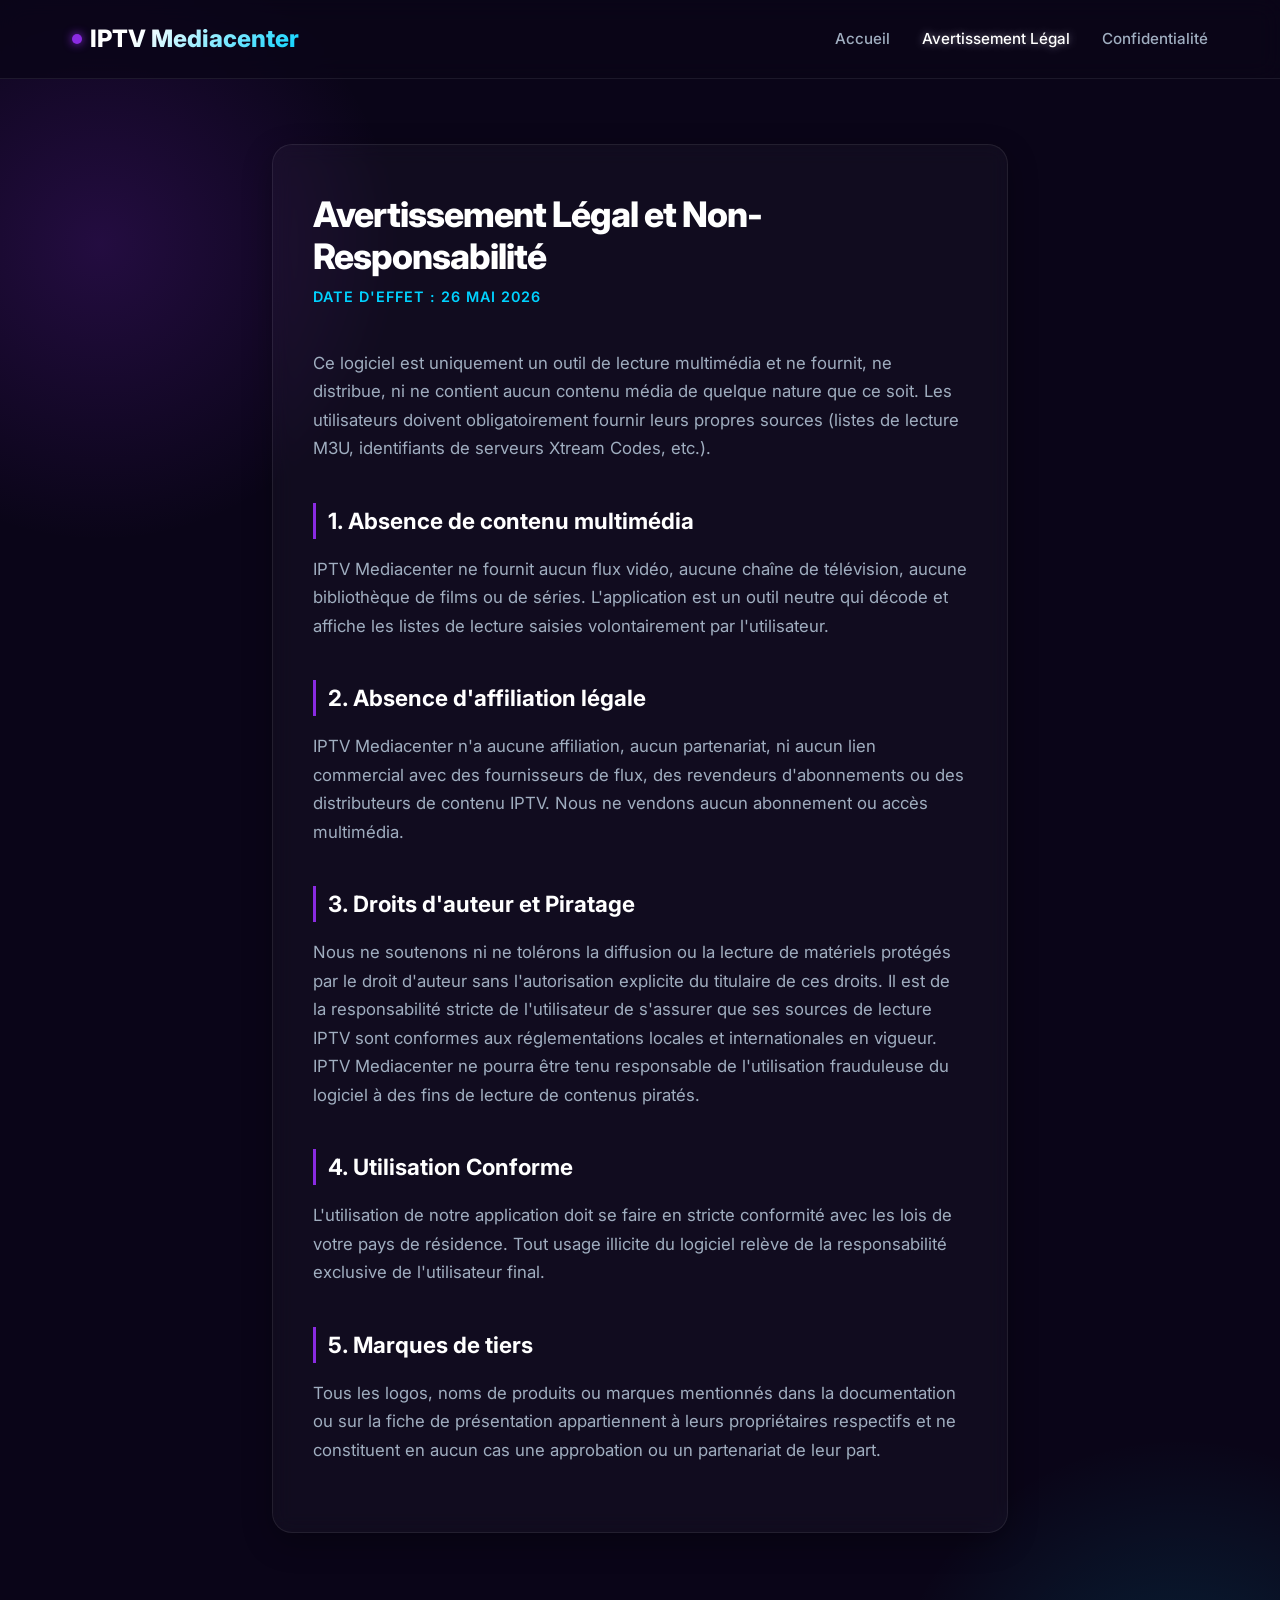
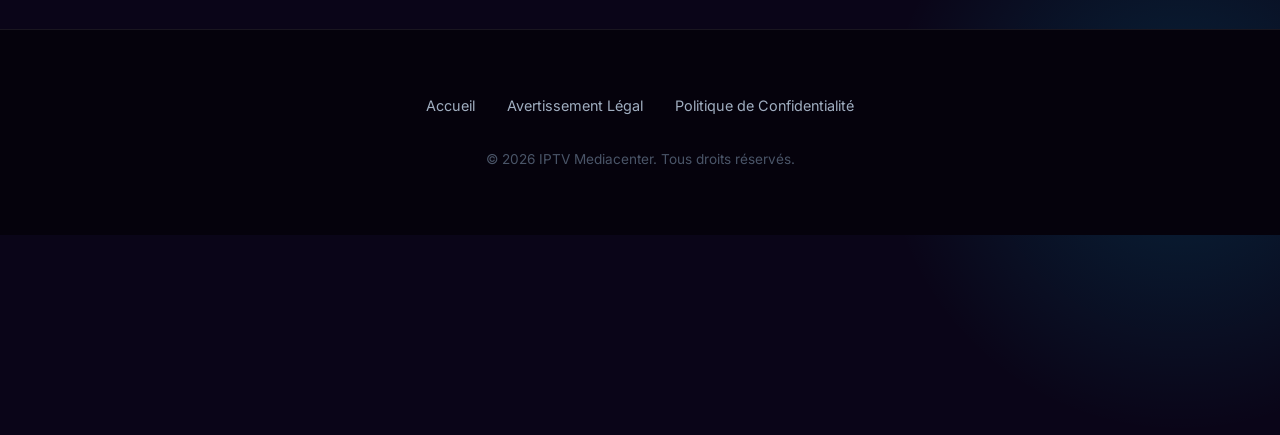
==== disclaimer.html @ a83efedd "Initial commit for IPTV Mediacenter landing page" ====
<!DOCTYPE html>
<html lang="fr">
<head>
    <meta charset="UTF-8">
    <meta name="viewport" content="width=device-width, initial-scale=1.0">
    <title>Avertissement Légal - IPTV Mediacenter</title>
    <link rel="stylesheet" href="style.css">
    <link rel="icon" type="image/png" href="https://raw.githubusercontent.com/iptvmediacenter/iptvmediacenter/main/assets/icons/app_icon.png">
</head>
<body>

    <header>
        <div class="nav-container">
            <a href="index.html" class="logo">
                <div class="logo-dot"></div>
                IPTV Mediacenter
            </a>
            <nav>
                <ul>
                    <li><a href="index.html">Accueil</a></li>
                    <li><a href="disclaimer.html" class="active">Avertissement Légal</a></li>
                    <li><a href="privacy.html">Confidentialité</a></li>
                </ul>
            </nav>
        </div>
    </header>

    <main class="legal-container">
        <article class="legal-card">
            <h1>Avertissement Légal et Non-Responsabilité</h1>
            <div class="last-updated">Date d'effet : 26 mai 2026</div>
            
            <div class="legal-content">
                <p>Ce logiciel est uniquement un outil de lecture multimédia et ne fournit, ne distribue, ni ne contient aucun contenu média de quelque nature que ce soit. Les utilisateurs doivent obligatoirement fournir leurs propres sources (listes de lecture M3U, identifiants de serveurs Xtream Codes, etc.).</p>

                <h2>1. Absence de contenu multimédia</h2>
                <p>IPTV Mediacenter ne fournit aucun flux vidéo, aucune chaîne de télévision, aucune bibliothèque de films ou de séries. L'application est un outil neutre qui décode et affiche les listes de lecture saisies volontairement par l'utilisateur.</p>

                <h2>2. Absence d'affiliation légale</h2>
                <p>IPTV Mediacenter n'a aucune affiliation, aucun partenariat, ni aucun lien commercial avec des fournisseurs de flux, des revendeurs d'abonnements ou des distributeurs de contenu IPTV. Nous ne vendons aucun abonnement ou accès multimédia.</p>

                <h2>3. Droits d'auteur et Piratage</h2>
                <p>Nous ne soutenons ni ne tolérons la diffusion ou la lecture de matériels protégés par le droit d'auteur sans l'autorisation explicite du titulaire de ces droits. Il est de la responsabilité stricte de l'utilisateur de s'assurer que ses sources de lecture IPTV sont conformes aux réglementations locales et internationales en vigueur. IPTV Mediacenter ne pourra être tenu responsable de l'utilisation frauduleuse du logiciel à des fins de lecture de contenus piratés.</p>

                <h2>4. Utilisation Conforme</h2>
                <p>L'utilisation de notre application doit se faire en stricte conformité avec les lois de votre pays de résidence. Tout usage illicite du logiciel relève de la responsabilité exclusive de l'utilisateur final.</p>

                <h2>5. Marques de tiers</h2>
                <p>Tous les logos, noms de produits ou marques mentionnés dans la documentation ou sur la fiche de présentation appartiennent à leurs propriétaires respectifs et ne constituent en aucun cas une approbation ou un partenariat de leur part.</p>
            </div>
        </article>
    </main>

    <footer>
        <div class="footer-container">
            <div class="footer-links">
                <a href="index.html">Accueil</a>
                <a href="disclaimer.html">Avertissement Légal</a>
                <a href="privacy.html">Politique de Confidentialité</a>
            </div>
            <p class="copyright">&copy; 2026 IPTV Mediacenter. Tous droits réservés.</p>
        </div>
    </footer>

</body>
</html>
---- style.css ----
@import url('https://fonts.googleapis.com/css2?family=Inter:wght@300;400;500;600;700;800&display=swap');

:root {
    --bg-primary: #0a0518;
    --bg-secondary: #120b28;
    --accent-primary: #8a2be2;
    --accent-secondary: #00d2ff;
    --text-primary: #ffffff;
    --text-secondary: #a0aec0;
    --card-bg: rgba(255, 255, 255, 0.03);
    --card-border: rgba(255, 255, 255, 0.08);
    --card-glow: rgba(138, 43, 226, 0.15);
    --font-sans: 'Inter', -apple-system, BlinkMacSystemFont, "Segoe UI", Roboto, sans-serif;
    --transition-smooth: all 0.3s cubic-bezier(0.4, 0, 0.2, 1);
}

* {
    margin: 0;
    padding: 0;
    box-sizing: border-box;
}

body {
    background-color: var(--bg-primary);
    color: var(--text-primary);
    font-family: var(--font-sans);
    line-height: 1.6;
    overflow-x: hidden;
    position: relative;
}

/* Background Gradients */
body::before {
    content: '';
    position: absolute;
    width: 600px;
    height: 600px;
    top: -200px;
    left: -200px;
    background: radial-gradient(circle, rgba(138, 43, 226, 0.2) 0%, rgba(0, 0, 0, 0) 70%);
    z-index: -1;
    pointer-events: none;
}

body::after {
    content: '';
    position: absolute;
    width: 600px;
    height: 600px;
    bottom: -200px;
    right: -200px;
    background: radial-gradient(circle, rgba(0, 210, 255, 0.15) 0%, rgba(0, 0, 0, 0) 70%);
    z-index: -1;
    pointer-events: none;
}

/* Header & Navigation */
header {
    background: rgba(10, 5, 24, 0.8);
    backdrop-filter: blur(12px);
    -webkit-backdrop-filter: blur(12px);
    border-bottom: 1px solid var(--card-border);
    position: fixed;
    top: 0;
    left: 0;
    width: 100%;
    z-index: 100;
}

.nav-container {
    max-width: 1200px;
    margin: 0 auto;
    padding: 1.25rem 2rem;
    display: flex;
    justify-content: space-between;
    align-items: center;
}

.logo {
    font-size: 1.5rem;
    font-weight: 800;
    background: linear-gradient(135deg, var(--text-primary) 30%, var(--accent-secondary) 100%);
    -webkit-background-clip: text;
    -webkit-text-fill-color: transparent;
    display: flex;
    align-items: center;
    gap: 0.5rem;
    text-decoration: none;
}

.logo-dot {
    width: 10px;
    height: 10px;
    background-color: var(--accent-primary);
    border-radius: 50%;
    box-shadow: 0 0 10px var(--accent-primary);
}

nav ul {
    display: flex;
    list-style: none;
    gap: 2rem;
}

nav a {
    color: var(--text-secondary);
    text-decoration: none;
    font-weight: 500;
    font-size: 0.95rem;
    transition: var(--transition-smooth);
}

nav a:hover, nav a.active {
    color: var(--text-primary);
    text-shadow: 0 0 8px rgba(255, 255, 255, 0.5);
}

/* Hero Section */
.hero {
    padding: 10rem 2rem 6rem;
    max-width: 1000px;
    margin: 0 auto;
    text-align: center;
}

h1 {
    font-size: 3.5rem;
    font-weight: 800;
    line-height: 1.2;
    margin-bottom: 1.5rem;
    letter-spacing: -1px;
}

.gradient-text {
    background: linear-gradient(135deg, var(--text-primary) 20%, var(--accent-primary) 60%, var(--accent-secondary) 100%);
    -webkit-background-clip: text;
    -webkit-text-fill-color: transparent;
}

.hero-subtitle {
    font-size: 1.25rem;
    color: var(--text-secondary);
    max-width: 700px;
    margin: 0 auto 2.5rem;
    font-weight: 400;
}

/* Buttons */
.btn-group {
    display: flex;
    justify-content: center;
    gap: 1rem;
    flex-wrap: wrap;
}

.btn {
    display: inline-flex;
    align-items: center;
    gap: 0.75rem;
    padding: 0.9rem 2rem;
    border-radius: 50px;
    font-weight: 600;
    font-size: 1rem;
    text-decoration: none;
    transition: var(--transition-smooth);
    cursor: pointer;
}

.btn-primary {
    background: linear-gradient(135deg, var(--accent-primary) 0%, #631bb5 100%);
    color: var(--text-primary);
    box-shadow: 0 4px 20px rgba(138, 43, 226, 0.3);
}

.btn-primary:hover {
    transform: translateY(-2px);
    box-shadow: 0 6px 25px rgba(138, 43, 226, 0.5);
}

.btn-secondary {
    background: var(--card-bg);
    border: 1px solid var(--card-border);
    color: var(--text-primary);
}

.btn-secondary:hover {
    background: rgba(255, 255, 255, 0.08);
    transform: translateY(-2px);
}

/* App Mockup Section */
.mockup-container {
    max-width: 1000px;
    margin: 0 auto 6rem;
    padding: 0 2rem;
}

.glass-mockup {
    background: var(--card-bg);
    border: 1px solid var(--card-border);
    border-radius: 20px;
    padding: 1.5rem;
    box-shadow: 0 20px 40px rgba(0, 0, 0, 0.5), 0 0 0 1px var(--card-border);
    backdrop-filter: blur(10px);
    -webkit-backdrop-filter: blur(10px);
    aspect-ratio: 16/9;
    display: flex;
    flex-direction: column;
    justify-content: center;
    align-items: center;
    text-align: center;
    color: var(--text-secondary);
    position: relative;
    overflow: hidden;
}

.glass-mockup::before {
    content: '';
    position: absolute;
    top: 0;
    left: 0;
    width: 100%;
    height: 100%;
    background: linear-gradient(135deg, rgba(255,255,255,0.05) 0%, rgba(255,255,255,0) 100%);
    pointer-events: none;
}

.mockup-screen {
    width: 100%;
    height: 100%;
    border-radius: 12px;
    background: #06030e;
    display: flex;
    flex-direction: column;
    justify-content: center;
    align-items: center;
    gap: 1rem;
    border: 1px solid rgba(255,255,255,0.03);
}

.mockup-icon {
    font-size: 3rem;
    background: linear-gradient(135deg, var(--accent-primary) 0%, var(--accent-secondary) 100%);
    -webkit-background-clip: text;
    -webkit-text-fill-color: transparent;
}

/* Features Grid */
.features-section {
    padding: 6rem 2rem;
    max-width: 1200px;
    margin: 0 auto;
}

.section-title {
    text-align: center;
    font-size: 2.2rem;
    font-weight: 800;
    margin-bottom: 4rem;
}

.features-grid {
    display: grid;
    grid-template-columns: repeat(auto-fit, minmax(280px, 1fr));
    gap: 2rem;
}

.feature-card {
    background: var(--card-bg);
    border: 1px solid var(--card-border);
    border-radius: 16px;
    padding: 2.5rem 2rem;
    transition: var(--transition-smooth);
    position: relative;
    overflow: hidden;
}

.feature-card:hover {
    transform: translateY(-5px);
    border-color: rgba(138, 43, 226, 0.3);
    box-shadow: 0 10px 30px var(--card-glow);
}

.feature-icon {
    width: 50px;
    height: 50px;
    border-radius: 12px;
    background: rgba(138, 43, 226, 0.1);
    color: var(--accent-primary);
    display: flex;
    justify-content: center;
    align-items: center;
    font-size: 1.5rem;
    margin-bottom: 1.5rem;
    border: 1px solid rgba(138, 43, 226, 0.25);
}

.feature-card h3 {
    font-size: 1.25rem;
    margin-bottom: 0.75rem;
    font-weight: 700;
}

.feature-card p {
    color: var(--text-secondary);
    font-size: 0.95rem;
}

/* Legal & Text Layouts (Privacy & Disclaimer Pages) */
.legal-container {
    max-width: 800px;
    margin: 9rem auto 6rem;
    padding: 0 2rem;
}

.legal-card {
    background: var(--card-bg);
    border: 1px solid var(--card-border);
    border-radius: 20px;
    padding: 3rem 2.5rem;
    box-shadow: 0 10px 30px rgba(0, 0, 0, 0.3);
    backdrop-filter: blur(10px);
    -webkit-backdrop-filter: blur(10px);
}

.legal-card h1 {
    font-size: 2.2rem;
    margin-bottom: 0.5rem;
    text-align: left;
}

.last-updated {
    color: var(--accent-secondary);
    font-weight: 600;
    font-size: 0.9rem;
    margin-bottom: 2.5rem;
    text-transform: uppercase;
    letter-spacing: 1px;
}

.legal-content h2 {
    font-size: 1.4rem;
    margin: 2.5rem 0 1rem;
    font-weight: 700;
    border-left: 3px solid var(--accent-primary);
    padding-left: 0.75rem;
}

.legal-content p, .legal-content ul {
    color: var(--text-secondary);
    margin-bottom: 1.25rem;
    font-size: 1.05rem;
    line-height: 1.7;
}

.legal-content ul {
    padding-left: 1.5rem;
}

.legal-content li {
    margin-bottom: 0.5rem;
}

.legal-content a {
    color: var(--accent-secondary);
    text-decoration: none;
    transition: var(--transition-smooth);
}

.legal-content a:hover {
    text-decoration: underline;
}

/* Footer */
footer {
    border-top: 1px solid var(--card-border);
    background: #05020c;
    padding: 4rem 2rem;
    text-align: center;
}

.footer-container {
    max-width: 1200px;
    margin: 0 auto;
}

.footer-logo {
    display: inline-flex;
    margin-bottom: 1.5rem;
}

.footer-links {
    display: flex;
    justify-content: center;
    gap: 2rem;
    margin-bottom: 2rem;
    list-style: none;
}

.footer-links a {
    color: var(--text-secondary);
    text-decoration: none;
    font-size: 0.9rem;
    transition: var(--transition-smooth);
}

.footer-links a:hover {
    color: var(--text-primary);
}

.copyright {
    color: #4a5568;
    font-size: 0.85rem;
}

/* Responsive Design */
@media (max-width: 768px) {
    h1 {
        font-size: 2.5rem;
    }
    
    .hero-subtitle {
        font-size: 1.1rem;
    }

    nav ul {
        display: none; /* simple responsive fallback */
    }
    
    .legal-card {
        padding: 2rem 1.5rem;
    }
}
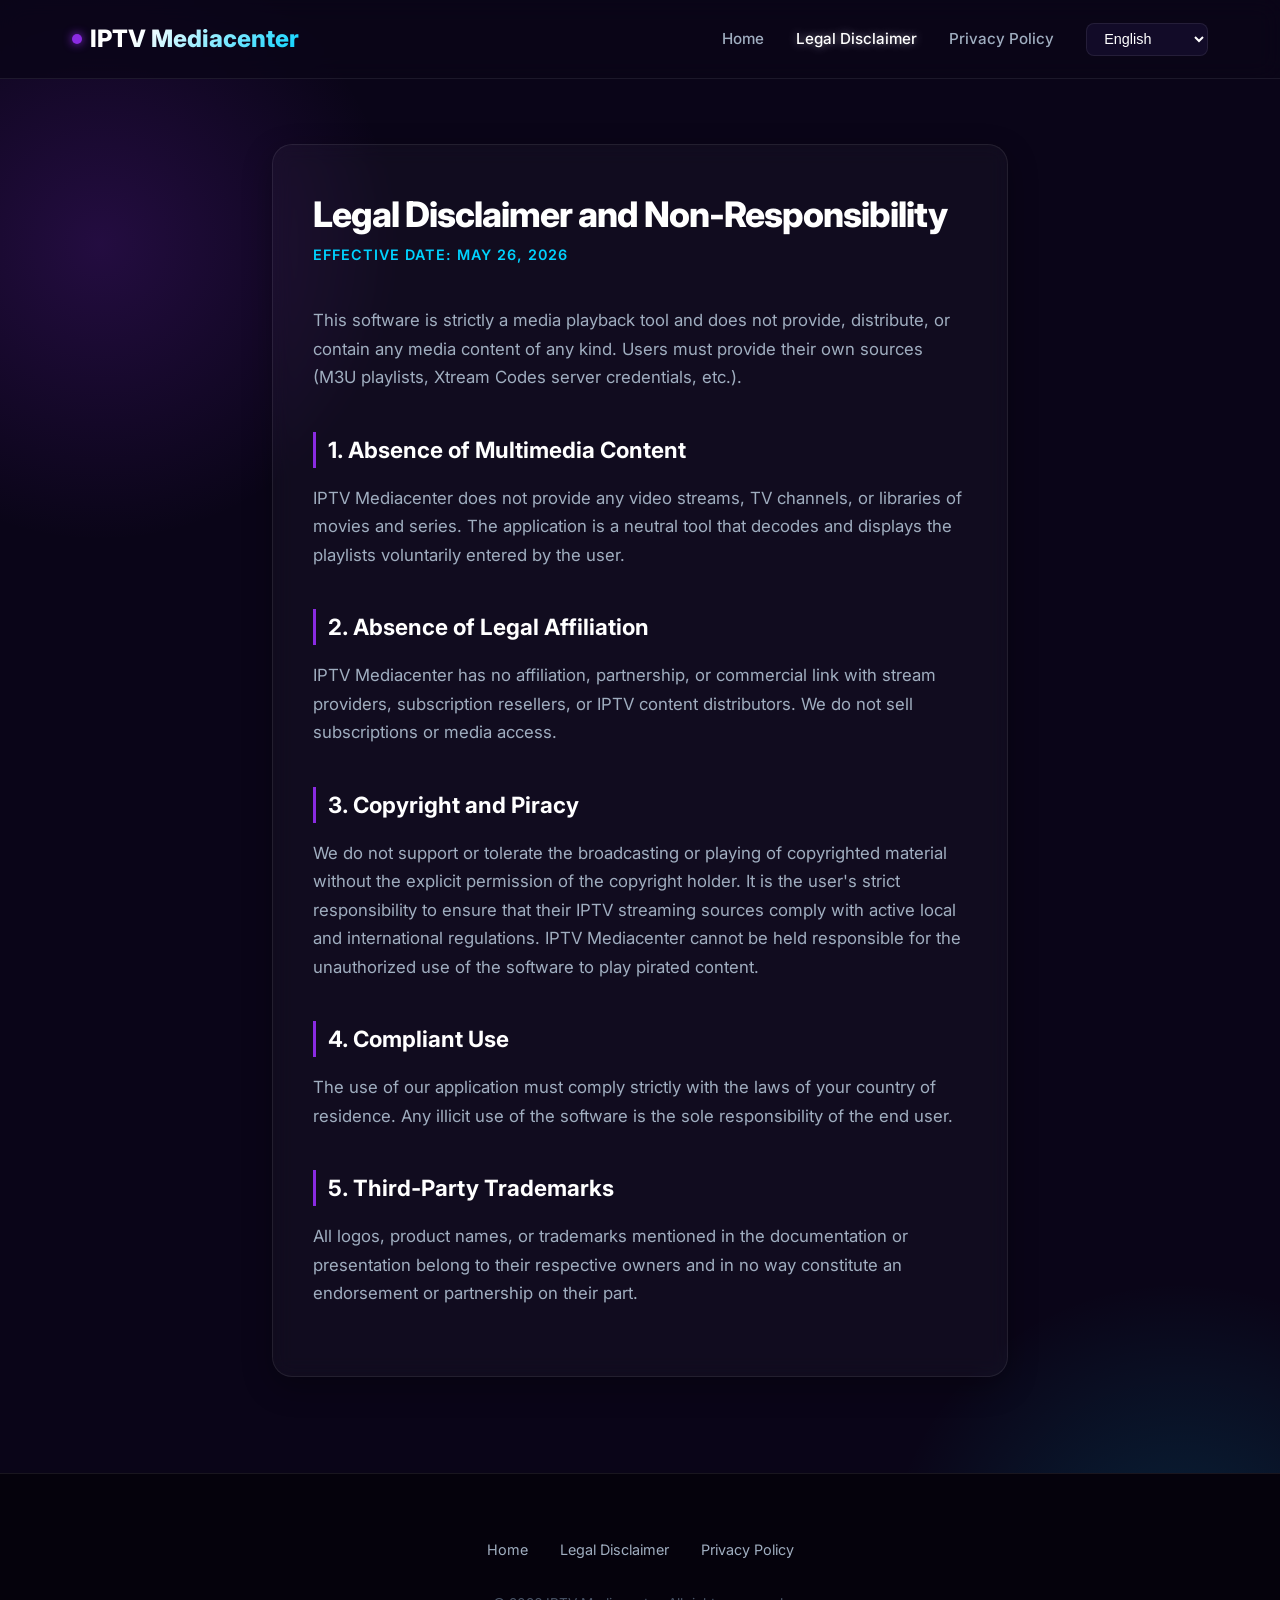
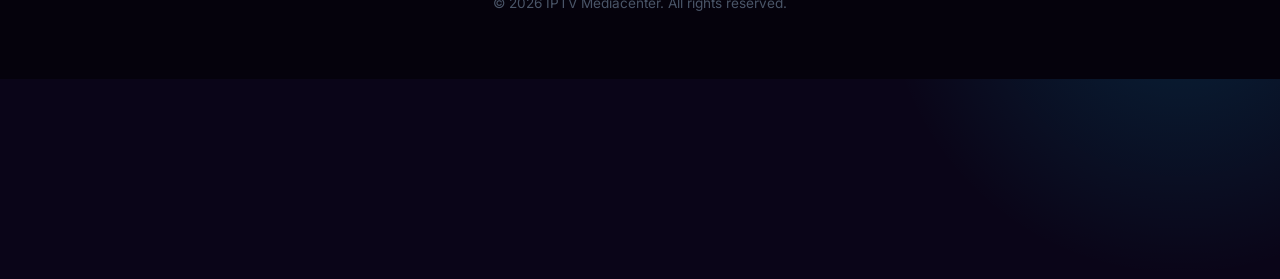
==== commit 20498391: "Add Microsoft Store link and JavaScript multilingual translation system to landing page" ====
--- a/disclaimer.html
+++ b/disclaimer.html
@@ -15,38 +15,47 @@
                 <div class="logo-dot"></div>
                 IPTV Mediacenter
             </a>
-            <nav>
+            <nav style="display: flex; align-items: center; gap: 2rem;">
                 <ul>
-                    <li><a href="index.html">Accueil</a></li>
-                    <li><a href="disclaimer.html" class="active">Avertissement Légal</a></li>
-                    <li><a href="privacy.html">Confidentialité</a></li>
+                    <li><a href="index.html" data-i18n="nav-home">Accueil</a></li>
+                    <li><a href="disclaimer.html" class="active" data-i18n="nav-disclaimer">Avertissement Légal</a></li>
+                    <li><a href="privacy.html" data-i18n="nav-privacy">Confidentialité</a></li>
                 </ul>
+                <select id="lang-select" class="lang-selector" onchange="changeLanguage(this.value)">
+                    <option value="fr">Français</option>
+                    <option value="en">English</option>
+                    <option value="de">Deutsch</option>
+                    <option value="es">Español</option>
+                    <option value="it">Italiano</option>
+                    <option value="nl">Nederlands</option>
+                    <option value="ar">العربية</option>
+                </select>
             </nav>
         </div>
     </header>
 
     <main class="legal-container">
         <article class="legal-card">
-            <h1>Avertissement Légal et Non-Responsabilité</h1>
-            <div class="last-updated">Date d'effet : 26 mai 2026</div>
+            <h1 data-i18n="disc-title">Avertissement Légal et Non-Responsabilité</h1>
+            <div class="last-updated" data-i18n="disc-date">Date d'effet : 26 mai 2026</div>
             
             <div class="legal-content">
-                <p>Ce logiciel est uniquement un outil de lecture multimédia et ne fournit, ne distribue, ni ne contient aucun contenu média de quelque nature que ce soit. Les utilisateurs doivent obligatoirement fournir leurs propres sources (listes de lecture M3U, identifiants de serveurs Xtream Codes, etc.).</p>
+                <p data-i18n="disc-p1">Ce logiciel est uniquement un outil de lecture multimédia et ne fournit, ne distribue, ni ne contient aucun contenu média de quelque nature que ce soit. Les utilisateurs doivent obligatoirement fournir leurs propres sources (listes de lecture M3U, identifiants de serveurs Xtream Codes, etc.).</p>
 
-                <h2>1. Absence de contenu multimédia</h2>
-                <p>IPTV Mediacenter ne fournit aucun flux vidéo, aucune chaîne de télévision, aucune bibliothèque de films ou de séries. L'application est un outil neutre qui décode et affiche les listes de lecture saisies volontairement par l'utilisateur.</p>
+                <h2 data-i18n="disc-h1">1. Absence de contenu multimédia</h2>
+                <p data-i18n="disc-p2">IPTV Mediacenter ne fournit aucun flux vidéo, aucune chaîne de télévision, aucune bibliothèque de films ou de séries. L'application est un outil neutre qui décode et affiche les listes de lecture saisies volontairement par l'utilisateur.</p>
 
-                <h2>2. Absence d'affiliation légale</h2>
-                <p>IPTV Mediacenter n'a aucune affiliation, aucun partenariat, ni aucun lien commercial avec des fournisseurs de flux, des revendeurs d'abonnements ou des distributeurs de contenu IPTV. Nous ne vendons aucun abonnement ou accès multimédia.</p>
+                <h2 data-i18n="disc-h2">2. Absence d'affiliation légale</h2>
+                <p data-i18n="disc-p3">IPTV Mediacenter n'a aucune affiliation, aucun partenariat, ni aucun lien commercial avec des fournisseurs de flux, des revendeurs d'abonnements ou des distributeurs de contenu IPTV. Nous ne vendons aucun abonnement ou accès multimédia.</p>
 
-                <h2>3. Droits d'auteur et Piratage</h2>
-                <p>Nous ne soutenons ni ne tolérons la diffusion ou la lecture de matériels protégés par le droit d'auteur sans l'autorisation explicite du titulaire de ces droits. Il est de la responsabilité stricte de l'utilisateur de s'assurer que ses sources de lecture IPTV sont conformes aux réglementations locales et internationales en vigueur. IPTV Mediacenter ne pourra être tenu responsable de l'utilisation frauduleuse du logiciel à des fins de lecture de contenus piratés.</p>
+                <h2 data-i18n="disc-h3">3. Droits d'auteur et Piratage</h2>
+                <p data-i18n="disc-p4">Nous ne soutenons ni ne tolérons la diffusion ou la lecture de matériels protégés par le droit d'auteur sans l'autorisation explicite du titulaire de ces droits. Il est de la responsabilité stricte de l'utilisateur de s'assurer que ses sources de lecture IPTV sont conformes aux réglementations locales et internationales en vigueur. IPTV Mediacenter ne pourra être tenu responsable de l'utilisation frauduleuse du logiciel à des fins de lecture de contenus piratés.</p>
 
-                <h2>4. Utilisation Conforme</h2>
-                <p>L'utilisation de notre application doit se faire en stricte conformité avec les lois de votre pays de résidence. Tout usage illicite du logiciel relève de la responsabilité exclusive de l'utilisateur final.</p>
+                <h2 data-i18n="disc-h4">4. Utilisation Conforme</h2>
+                <p data-i18n="disc-p5">L'utilisation de notre application doit se faire en stricte conformité avec les lois de votre pays de résidence. Tout usage illicite du logiciel relève de la responsabilité exclusive de l'utilisateur final.</p>
 
-                <h2>5. Marques de tiers</h2>
-                <p>Tous les logos, noms de produits ou marques mentionnés dans la documentation ou sur la fiche de présentation appartiennent à leurs propriétaires respectifs et ne constituent en aucun cas une approbation ou un partenariat de leur part.</p>
+                <h2 data-i18n="disc-h5">5. Marques de tiers</h2>
+                <p data-i18n="disc-p6">Tous les logos, noms de produits ou marques mentionnés dans la documentation ou sur la fiche de présentation appartiennent à leurs propriétaires respectifs et ne constituent en aucun cas une approbation ou un partenariat de leur part.</p>
             </div>
         </article>
     </main>
@@ -54,13 +63,14 @@
     <footer>
         <div class="footer-container">
             <div class="footer-links">
-                <a href="index.html">Accueil</a>
-                <a href="disclaimer.html">Avertissement Légal</a>
-                <a href="privacy.html">Politique de Confidentialité</a>
+                <a href="index.html" data-i18n="nav-home">Accueil</a>
+                <a href="disclaimer.html" data-i18n="nav-disclaimer">Avertissement Légal</a>
+                <a href="privacy.html" data-i18n="nav-privacy">Politique de Confidentialité</a>
             </div>
-            <p class="copyright">&copy; 2026 IPTV Mediacenter. Tous droits réservés.</p>
+            <p class="copyright" data-i18n="footer-copyright">&copy; 2026 IPTV Mediacenter. Tous droits réservés.</p>
         </div>
     </footer>
 
+    <script src="translate.js"></script>
 </body>
 </html>
--- a/style.css
+++ b/style.css
@@ -431,3 +431,53 @@
         padding: 2rem 1.5rem;
     }
 }
+
+/* Language Selector Dropdown */
+.lang-selector {
+    background: var(--bg-secondary);
+    border: 1px solid var(--card-border);
+    color: var(--text-primary);
+    border-radius: 8px;
+    padding: 0.4rem 0.8rem;
+    font-size: 0.9rem;
+    font-weight: 500;
+    cursor: pointer;
+    outline: none;
+    transition: var(--transition-smooth);
+}
+
+.lang-selector:hover {
+    border-color: var(--accent-primary);
+    background: rgba(255, 255, 255, 0.05);
+}
+
+/* RTL Layout support */
+.rtl-layout {
+    direction: rtl;
+    text-align: right;
+}
+
+.rtl-layout h1, .rtl-layout h2, .rtl-layout h3, .rtl-layout p, .rtl-layout li {
+    text-align: right;
+}
+
+.rtl-layout .nav-container {
+    flex-direction: row-reverse;
+}
+
+.rtl-layout nav ul {
+    flex-direction: row-reverse;
+    gap: 2rem;
+}
+
+.rtl-layout .logo {
+    flex-direction: row-reverse;
+}
+
+.rtl-layout .legal-content h2 {
+    border-left: none;
+    border-right: 3px solid var(--accent-primary);
+    padding-left: 0;
+    padding-right: 0.75rem;
+}
+
